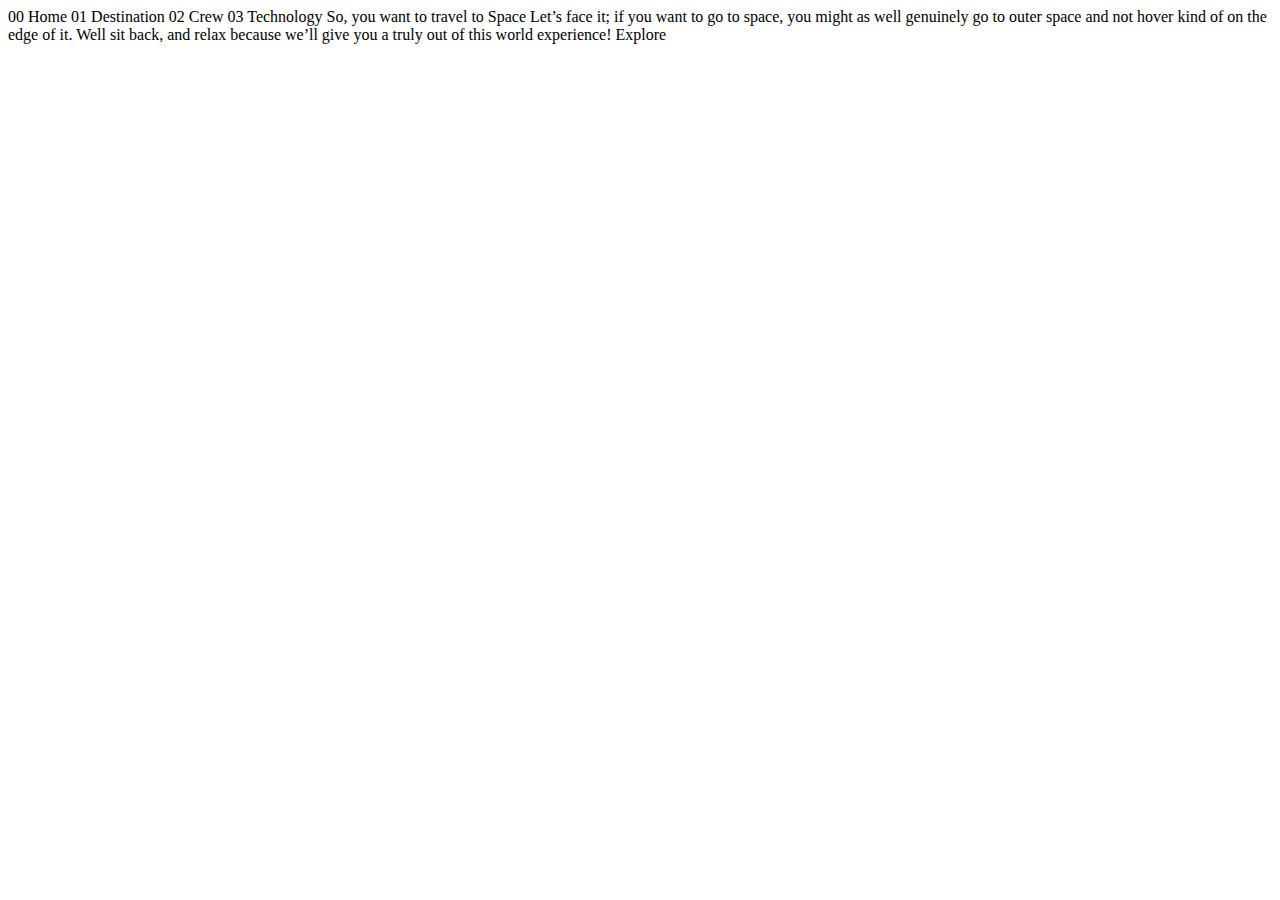
==== index.html @ 99ad92fe "Created basic html pages, added assets and css (design-test page for testing)" ====
<!DOCTYPE html>
<html lang="en">
<head>
  <meta charset="UTF-8">
  <meta name="viewport" content="width=device-width, initial-scale=1.0">

  <link rel="icon" type="image/png" sizes="32x32" href="./assets/favicon-32x32.png">
  
  <title>Space tourism website</title>
</head>
<body>

  00 Home
  01 Destination
  02 Crew
  03 Technology

  So, you want to travel to
  Space
  Let’s face it; if you want to go to space, you might as well genuinely go to 
  outer space and not hover kind of on the edge of it. Well sit back, and relax 
  because we’ll give you a truly out of this world experience!

  Explore

</body>
</html>
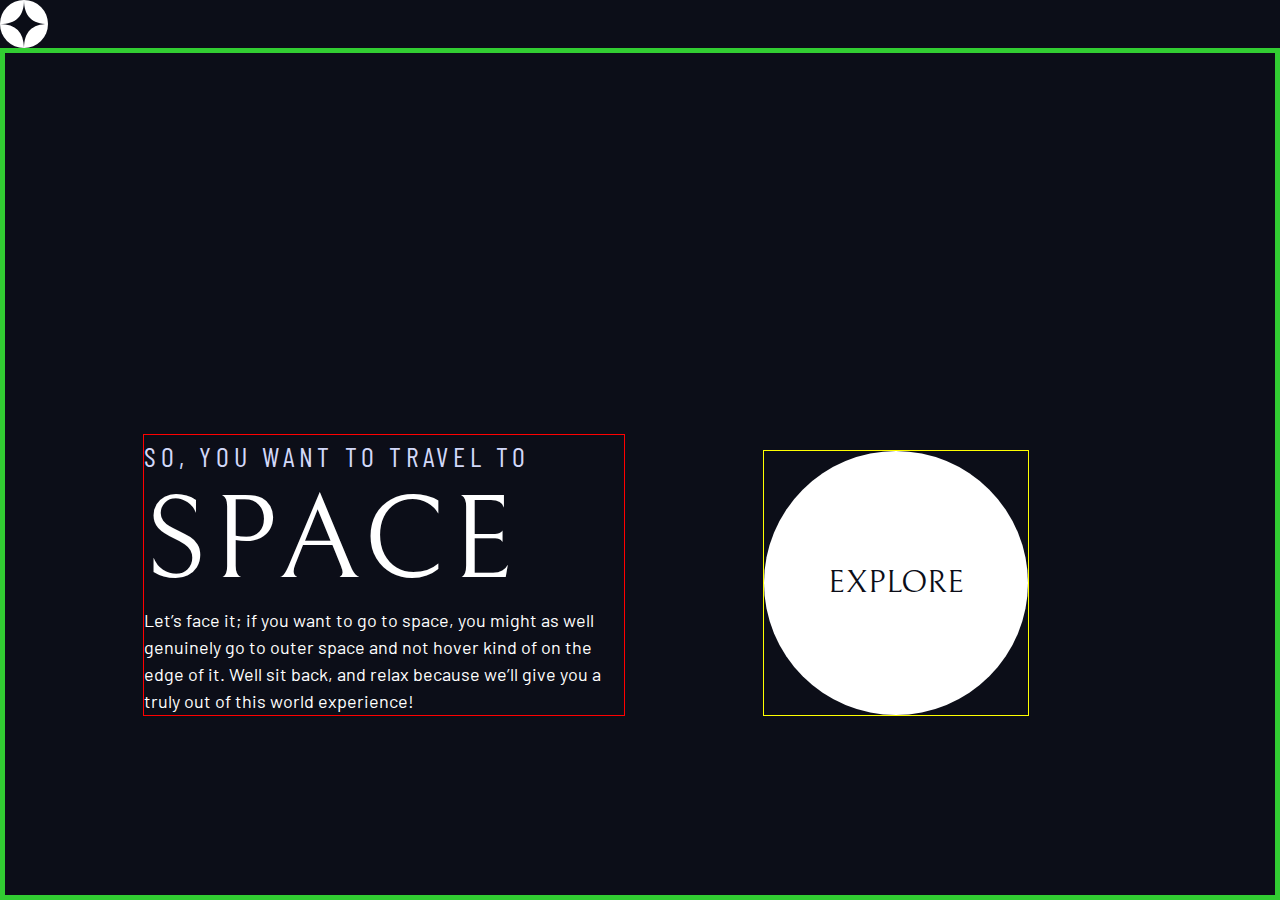
==== commit 4aae4e41: "added html to the main page, enriched css" ====
--- a/index.html
+++ b/index.html
@@ -5,23 +5,47 @@
   <meta name="viewport" content="width=device-width, initial-scale=1.0">
 
   <link rel="icon" type="image/png" sizes="32x32" href="./assets/favicon-32x32.png">
+
+          <!-- Google fonts -->
+          <link rel="preconnect" href="https://fonts.googleapis.com">
+          <link rel="preconnect" href="https://fonts.gstatic.com" crossorigin>
+          <link href="https://fonts.googleapis.com/css2?family=Barlow+Condensed:wght@400;700&family=Bellefair&family=Barlow:wght@400;700&display=swap"
+              rel="stylesheet">
+              
+           <link rel="stylesheet" href="/src/index.css">
+  
   
   <title>Space tourism website</title>
 </head>
-<body>
+<body class="home">
+  
+  <header class="primary-header flex">
+    <div>
+      <img src="./assets/shared/logo.svg" alt="space tourism logo" class="logo">
+    </div>
+    <!-- <nav>
+        <ul class="primary-navigation underline-indicators flex">
+            <li class="active"><a class="ff-sans-cond uppercase text-white letter-spacing-2" href="index.html"><span>00</span>Home</a>
+            <li><a class="ff-sans-cond uppercase text-white letter-spacing-2" href="destination.html"><span>01</span>Destination</a>
+            <li><a class="ff-sans-cond uppercase text-white letter-spacing-2" href="crew.html"><span>02</span>Crew</a>
+            <li><a class="ff-sans-cond uppercase text-white letter-spacing-2" href="technology.html"><span>03</span>Technology</a>
+        </ul>
+    </nav> -->
+  </header>
 
-  00 Home
-  01 Destination
-  02 Crew
-  03 Technology
-
-  So, you want to travel to
-  Space
-  Let’s face it; if you want to go to space, you might as well genuinely go to 
-  outer space and not hover kind of on the edge of it. Well sit back, and relax 
-  because we’ll give you a truly out of this world experience!
-
-  Explore
+  <div class="grid-container grid-container--home">
+    <div>
+      <h1 class="text-accent fs-500 ff-sans-cond uppercase letter-spacing-1">So, you want to travel to
+      <span class="d-block fs-900 ff-serif text-white">Space</span></h1>
+      
+      <p>Let’s face it; if you want to go to space, you might as well genuinely go to 
+      outer space and not hover kind of on the edge of it. Well sit back, and relax 
+      because we’ll give you a truly out of this world experience! </p>
+    </div>
+    <div>
+      <a href="#" class="large-button uppercase ff-serif text-dark bg-white">Explore</a>
+    </div>
+  </div>
 
 </body>
 </html>--- a/src/index.css
+++ b/src/index.css
@@ -0,0 +1,350 @@
+/* ------------------- */
+/* Custom properties   */
+/* ------------------- */
+
+:root {
+    /* colors */
+    --clr-dark: 230 35% 7%;
+    --clr-light: 231 77% 90%;
+    --clr-white: 0 0% 100%;
+    
+    /* font-sizes */
+    --fs-900: clamp(5rem, 8vw + 1rem, 9.375rem);
+    --fs-800: 3.5rem;
+    --fs-700: 1.5rem;
+    --fs-600: 1rem;
+    --fs-500: 1.75rem;
+    --fs-400: 0.9375rem;
+    --fs-300: 1rem;
+    --fs-200: 0.875rem;
+    
+    /* font-families */
+    --ff-serif: "Bellefair", serif;
+    --ff-sans-cond: "Barlow Condensed", sans-serif;
+    --ff-sans-normal: "Barlow", sans-serif;
+}
+
+@media (min-width: 35em) {
+    :root {
+        --fs-800: 5rem;
+        --fs-700: 2.5rem;
+        --fs-600: 1.5rem;
+        --fs-400: 1rem;
+    }
+}
+
+@media (min-width: 45em) {
+    :root {
+        /* font-sizes */
+        --fs-800: 6.25rem;
+        --fs-700: 3.5rem;
+        --fs-600: 2rem;
+        --fs-400: 1.125rem;
+    }
+}
+
+
+/* ------------------- */
+/* Reset               */
+/* ------------------- */
+
+/* https://piccalil.li/blog/a-modern-css-reset/ */
+
+/* Box sizing */
+*,
+*::before,
+*::after {
+    box-sizing: border-box;
+}
+
+/* Reset margins */
+body,
+h1,
+h2,
+h3,
+h4,
+h5,
+p,
+figure,
+picture {
+    margin: 0; 
+}
+
+h1,
+h2,
+h3,
+h4,
+h5,
+h6,
+p {
+    font-weight: 400;
+}
+
+/* set up the body */
+body {
+    font-family: var(--ff-sans-normal);
+    font-size: var(--fs-400);
+    color: hsl( var(--clr-white) );
+    background-color: hsl( var(--clr-dark) );
+    line-height: 1.5;
+    min-height: 100vh;
+    
+    display: grid;
+    grid-template-rows: min-content 1fr;
+}
+
+/* make images easier to work with */
+img,
+picutre {
+    max-width: 100%;
+    display: block;
+}
+
+/* make form elements easier to work with */
+input,
+button,
+textarea,
+select {
+    font: inherit;
+}
+
+/* remove animations for people who've turned them off */
+@media (prefers-reduced-motion: reduce) {  
+  *,
+  *::before,
+  *::after {
+    animation-duration: 0.01ms !important;
+    animation-iteration-count: 1 !important;
+    transition-duration: 0.01ms !important;
+    scroll-behavior: auto !important;
+  }
+}
+
+
+/* ------------------- */
+/* Utility classes     */
+/* ------------------- */
+
+/* general */
+
+.flex {
+    display: flex;
+    gap: var(--gap, 1rem);
+}
+
+.grid {
+    display: grid;
+    gap: var(--gap, 1rem);
+}
+
+.d-block {
+    display: block;
+}
+
+.flow > *:where(:not(:first-child)) {
+    margin-top: var(--flow-space, 1rem);
+}
+
+.container {
+    padding-inline: 2em;
+    margin-inline: auto;
+    max-width: 80rem;
+}
+
+.grid-container {
+    text-align: center;
+    border: 5px solid limegreen;
+    display: grid;
+    place-items: center;
+    padding-inline: 1rem;
+
+}
+
+.grid-container * {
+    max-width: 50ch;
+}
+
+@media (min-width: 45em) {
+    .grid-container {
+        text-align: left;
+        column-gap: var(--container-gap, 2rem);
+        grid-template-columns: minmax(1rem, 1fr) repeat(2, minmax(0, 30rem)) minmax(1rem, 1fr);
+    }
+    
+    .grid-container > *:first-child {
+        grid-column: 2;
+        outline: 1px solid red;
+    }
+
+    .grid-container > *:last-child {
+        grid-column: 3;
+        outline: 1px solid yellow;
+    }
+    
+    .grid-container--home {
+        padding-bottom: max(6rem, 20vh);
+        align-items: end;
+    }
+}
+
+.grid-container > *:first-child {
+        outline: 1px solid red;
+    }
+
+    .grid-container > *:last-child {
+        outline: 1px solid yellow;
+    }
+
+.sr-only {
+  position: absolute; 
+  width: 1px;
+  height: 1px;
+  padding: 0;
+  margin: -1px; 
+  overflow: hidden;
+  clip: rect(0, 0, 0, 0);
+  white-space: nowrap; /* added line */
+  border: 0;
+}
+
+/* colors */
+
+.bg-dark { background-color: hsl( var(--clr-dark) );}
+.bg-accent { background-color: hsl( var(--clr-light) );}
+.bg-white { background-color: hsl( var(--clr-white) );}
+
+.text-dark { color: hsl( var(--clr-dark) );}
+.text-accent { color: hsl( var(--clr-light) );}
+.text-white { color: hsl( var(--clr-white) );}
+
+/* typography */
+
+.ff-serif { font-family: var(--ff-serif); } 
+.ff-sans-cond { font-family: var(--ff-sans-cond); } 
+.ff-sans-normal { font-family: var(--ff-sans-normal); } 
+
+.letter-spacing-1 { letter-spacing: 4.75px; } 
+.letter-spacing-2 { letter-spacing: 2.7px; } 
+.letter-spacing-3 { letter-spacing: 2.35px; } 
+
+.uppercase { text-transform: uppercase; }
+
+.fs-900 { font-size: var(--fs-900); }
+.fs-800 { font-size: var(--fs-800); }
+.fs-700 { font-size: var(--fs-700); }
+.fs-600 { font-size: var(--fs-600); }
+.fs-500 { font-size: var(--fs-500); }
+.fs-400 { font-size: var(--fs-400); }
+.fs-300 { font-size: var(--fs-300); }
+.fs-200 { font-size: var(--fs-200); }
+
+.fs-900,
+.fs-800,
+.fs-700,
+.fs-600 {
+    line-height: 1.1;
+}
+
+.numbered-title {
+    font-family: var(--ff-sans-cond);
+    font-size: var(--fs-500);
+    text-transform: uppercase;
+    letter-spacing: 4.72px; 
+}
+
+.numbered-title span {
+    margin-right: .5em;
+    font-weight: 700;
+    color: hsl( var(--clr-white) / .25);
+}
+
+
+/* ------------------- */
+/* Compontents         */
+/* ------------------- */
+
+.large-button {
+    font-size: 2rem;
+    position: relative;
+    z-index: 1;
+    display: inline-grid;
+    place-items: center;
+    padding: 0 2em;
+    border-radius: 50%;
+    aspect-ratio: 1;
+    text-decoration: none;
+}
+
+.large-button::after {
+    content: '';
+    position: absolute;
+    z-index: -1;
+    width: 100%;
+    height: 100%;
+    background: hsl( var(--clr-white) / .1);
+    border-radius: 50%;
+    opacity: 0;
+    transition: opacity 500ms linear, transform 750ms ease-in-out;
+}
+ 
+.large-button:hover::after,
+.large-button:focus::after {
+    opacity: 1;
+    transform: scale(1.5);
+}
+
+.primary-navigation {
+    --gap: 8rem;
+    --underline-gap: 2rem;
+    list-style: none;
+    padding: 0;
+    margin: 0;
+}
+
+.primary-navigation a {
+    text-decoration: none;
+}
+
+.primary-navigation a > span {
+    font-weight: 700;
+    margin-right: .5em;
+}
+
+.underline-indicators > * {
+    cursor: pointer;
+    padding: var(--underline-gap, 1rem) 0;
+    border: 0;
+    border-bottom: .2rem solid hsl( var(--clr-white) / 0 );
+}
+
+.underline-indicators > *:hover,
+.underline-indicators > *:focus {
+    border-color: hsl( var(--clr-white) / .5);
+}
+
+.underline-indicators > .active,
+.underline-indicators > [aria-selected="true"] {
+    color: hsl( var(--clr-white) / 1);
+    border-color: hsl( var(--clr-white) / 1); 
+}
+
+.tab-list {
+    --gap: 2rem;
+}
+
+.dot-indicators > * {
+    cursor: pointer;
+    border: 0;
+    border-radius: 50%;
+    padding: .5em;
+    background-color: hsl( var(--clr-white) / .25);
+}
+ 
+.dot-indicators > *:hover,
+.dot-indicators > *:focus { 
+    background-color: hsl( var(--clr-white) / .5);
+}
+
+.dot-indicators > [aria-selected="true"] {
+    background-color: hsl( var(--clr-white) / 1); 
+}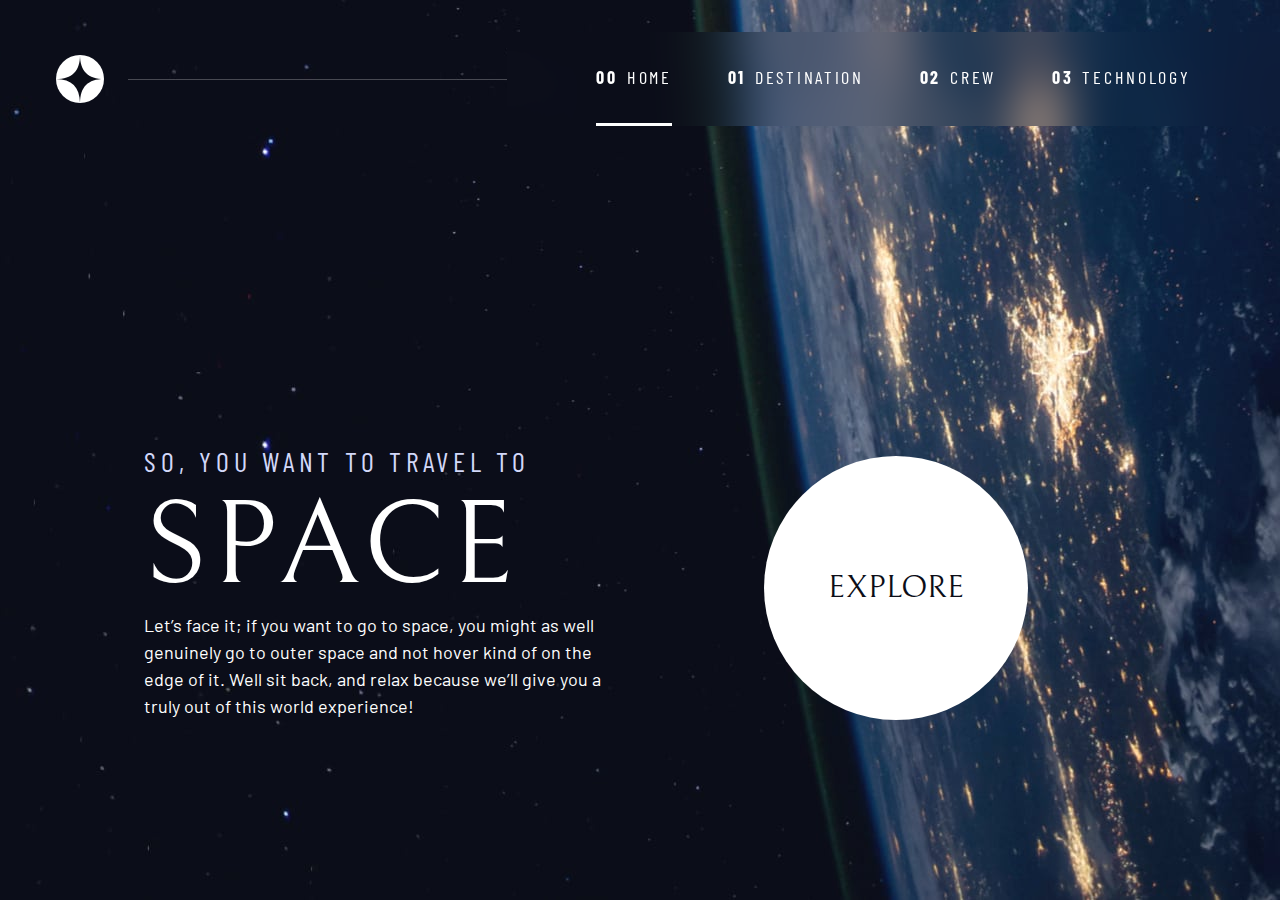
==== commit 6dd4c6ae: "added navbar + min functionality" ====
--- a/index.html
+++ b/index.html
@@ -16,24 +16,28 @@
   
   
   <title>Space tourism website</title>
+
+  <script src="./src/index.js" defer></script>
 </head>
 <body class="home">
-  
+  <a class="skip-to-content" href="#main">Skip to content</a>
   <header class="primary-header flex">
     <div>
       <img src="./assets/shared/logo.svg" alt="space tourism logo" class="logo">
     </div>
-    <!-- <nav>
-        <ul class="primary-navigation underline-indicators flex">
-            <li class="active"><a class="ff-sans-cond uppercase text-white letter-spacing-2" href="index.html"><span>00</span>Home</a>
-            <li><a class="ff-sans-cond uppercase text-white letter-spacing-2" href="destination.html"><span>01</span>Destination</a>
-            <li><a class="ff-sans-cond uppercase text-white letter-spacing-2" href="crew.html"><span>02</span>Crew</a>
-            <li><a class="ff-sans-cond uppercase text-white letter-spacing-2" href="technology.html"><span>03</span>Technology</a>
+    <button class="mobile-nav-toggle" aria-controls="primary-navigation">
+      <span class="sr-only" aria-expanded="false">Menu</span></button>
+      <nav>
+        <ul id="primary-navigation" data-visible="false" class="primary-navigation underline-indicators flex">
+            <li class="active"><a class="ff-sans-cond uppercase text-white letter-spacing-2" href="index.html"><span aria-hidden="true">00</span>Home</a>
+            <li><a class="ff-sans-cond uppercase text-white letter-spacing-2" href="destination.html"><span aria-hidden="true">01</span>Destination</a>
+            <li><a class="ff-sans-cond uppercase text-white letter-spacing-2" href="crew.html"><span aria-hidden="true">02</span>Crew</a>
+            <li><a class="ff-sans-cond uppercase text-white letter-spacing-2" href="technology.html"><span aria-hidden="true">03</span>Technology</a>
         </ul>
-    </nav> -->
+    </nav>
   </header>
 
-  <div class="grid-container grid-container--home">
+  <main id="main" class="grid-container grid-container--home">
     <div>
       <h1 class="text-accent fs-500 ff-sans-cond uppercase letter-spacing-1">So, you want to travel to
       <span class="d-block fs-900 ff-serif text-white">Space</span></h1>
@@ -45,7 +49,7 @@
     <div>
       <a href="#" class="large-button uppercase ff-serif text-dark bg-white">Explore</a>
     </div>
-  </div>
+  </main>
 
 </body>
 </html>--- a/src/index.css
+++ b/src/index.css
@@ -91,6 +91,8 @@
     
     display: grid;
     grid-template-rows: min-content 1fr;
+
+    overflow-x: hidden;
 }
 
 /* make images easier to work with */
@@ -153,7 +155,6 @@
 
 .grid-container {
     text-align: center;
-    border: 5px solid limegreen;
     display: grid;
     place-items: center;
     padding-inline: 1rem;
@@ -173,12 +174,10 @@
     
     .grid-container > *:first-child {
         grid-column: 2;
-        outline: 1px solid red;
     }
 
     .grid-container > *:last-child {
         grid-column: 3;
-        outline: 1px solid yellow;
     }
     
     .grid-container--home {
@@ -187,24 +186,32 @@
     }
 }
 
-.grid-container > *:first-child {
-        outline: 1px solid red;
-    }
-
-    .grid-container > *:last-child {
-        outline: 1px solid yellow;
-    }
 
 .sr-only {
-  position: absolute; 
-  width: 1px;
-  height: 1px;
-  padding: 0;
-  margin: -1px; 
-  overflow: hidden;
-  clip: rect(0, 0, 0, 0);
-  white-space: nowrap; /* added line */
-  border: 0;
+    position: absolute; 
+    width: 1px;
+    height: 1px;
+    padding: 0;
+    margin: -1px; 
+    overflow: hidden;
+    clip: rect(0, 0, 0, 0);
+    white-space: nowrap; /* added line */
+    border: 0;
+  }
+  
+  .skip-to-content {
+    position: absolute;
+    z-index: 9999;
+    background: hsl( var(--clr-white) );
+    color: hsl( var(--clr-dark) );
+    padding: .5em 1em;
+    margin-inline: auto;
+    transform: translateY(-100%);
+    transition: transform 250ms ease-in;
+}
+
+.skip-to-content:focus {
+    transform: translateY(0);
 }
 
 /* colors */
@@ -293,12 +300,32 @@
     transform: scale(1.5);
 }
 
+/* primary-header */
+
+.logo {
+    margin: 1.5rem clamp(1.5rem, 5vw, 3.5rem);
+}
+
+.primary-header {
+    justify-content: space-between;
+    align-items: center;
+}
+
 .primary-navigation {
-    --gap: 8rem;
+    --gap: clamp(1.5rem, 5vw, 3.5rem);
     --underline-gap: 2rem;
     list-style: none;
     padding: 0;
     margin: 0;
+    background: hsl( var(--clr-dark) / 0.95);
+    /* backdrop-filter: blur(1.5rem); */
+}
+
+@supports (backdrop-filter: blur(1rem)) {
+    .primary-navigation {
+        background: hsl( var(--clr-white) / 0..05);
+        backdrop-filter: blur(1.5rem);
+    }
 }
 
 .primary-navigation a {
@@ -308,6 +335,85 @@
 .primary-navigation a > span {
     font-weight: 700;
     margin-right: .5em;
+}
+
+.mobile-nav-toggle {
+    display: none;
+}
+
+@media (max-width: 35rem) {
+    .primary-navigation {
+        --underline-gap: .5rem;
+        position: fixed;
+        z-index: 1000;
+        inset: 0 0 0 30%;
+        list-style: none;
+        padding: min(20rem, 15vh) 2rem;
+        margin: 0;
+        flex-direction: column;
+        transform: translateX(100%);
+        transition: transform 500ms ease-in-out;
+    }
+
+    .primary-navigation[data-visible="true"] {
+        transform: translateX(0);
+    }
+    
+    .mobile-nav-toggle {
+        display: block;
+        position: absolute;
+        z-index: 2000;
+        right: 1rem;
+        top: 2rem;
+        background: transparent;
+        border: 0;
+        background-image: url(../assets/shared/icon-hamburger.svg);
+        width: 1.5rem;
+        aspect-ratio: 1;
+        background-repeat: no-repeat;
+        background-position: center;
+    }
+    .mobile-nav-toggle[aria-expanded="true"] {
+        background-image: url(../assets/shared//icon-close.svg);
+    }
+    .mobile-nav-toggle:focus-visible {
+        outline: 5px solid black;
+        outline-offset: 5px;
+    }
+}
+
+@media (min-width: 35em) {
+    .primary-navigation {
+        padding-inline: clamp(3rem, 7vw, 7rem);
+    }
+}
+
+@media (min-width: 35em) and (max-width: 44.999em) {
+    .primary-navigation a > span {
+        display: none;
+    }
+}
+
+@media (min-width: 45em) {
+    
+     .primary-header::after {
+         content: '';
+         display: block;
+         position: relative;
+         height: 1px;
+         width: 100%;
+         margin-right: -2.5rem;
+         background: hsl( var(--clr-white) / .25);
+         order: 1;
+     }
+     
+    nav {
+        order: 2;
+    }
+   
+    .primary-navigation {
+        margin-block: 2rem;
+    }
 }
 
 .underline-indicators > * {
@@ -347,4 +453,30 @@
 
 .dot-indicators > [aria-selected="true"] {
     background-color: hsl( var(--clr-white) / 1); 
+}
+
+
+/* ----------------------------- */
+/* Page specific background      */
+/* ----------------------------- */
+body {
+    background-size: cover;
+    background-position: bottom center;
+}
+/* home */
+.home {
+    background-image: url(../assets/home/background-home-mobile.jpg);
+}
+
+@media (min-width: 35rem) {
+    .home {
+        background-position: center center;
+        background-image: url(../assets/home/background-home-tablet.jpg);
+    }
+}
+
+@media (min-width: 45rem) {
+    .home {
+        background-image: url(../assets/home/background-home-desktop.jpg);
+    }
 }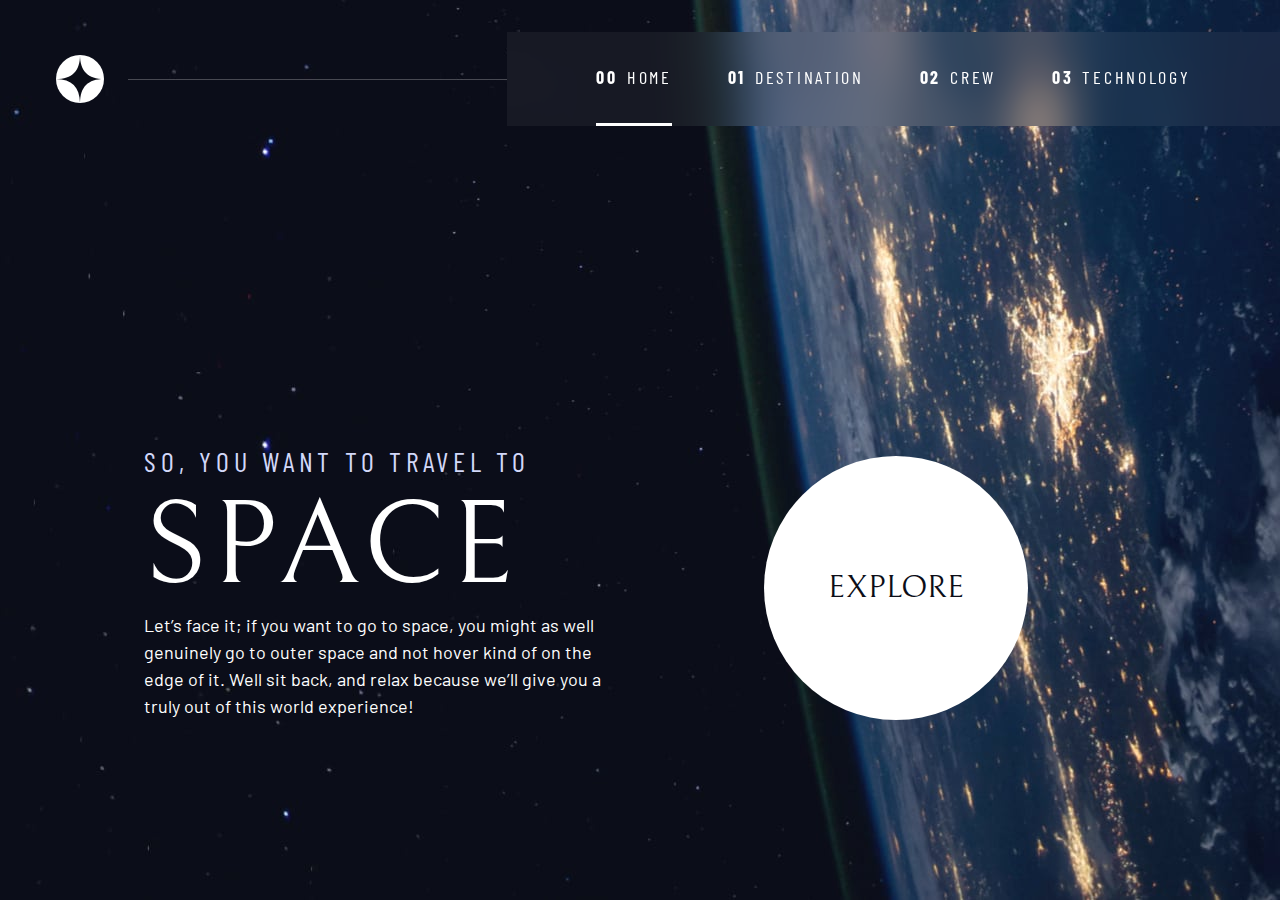
==== commit e4d49284: "added functionality, technologu page, deleted unneeded stuff" ====
--- a/index.html
+++ b/index.html
@@ -18,6 +18,7 @@
   <title>Space tourism website</title>
 
   <script src="./src/index.js" defer></script>
+  <script src="./src/tabs.js" defer></script>
 </head>
 <body class="home">
   <a class="skip-to-content" href="#main">Skip to content</a>
@@ -47,7 +48,7 @@
       because we’ll give you a truly out of this world experience! </p>
     </div>
     <div>
-      <a href="#" class="large-button uppercase ff-serif text-dark bg-white">Explore</a>
+      <a href="destination.html" class="large-button uppercase ff-serif text-dark bg-white">Explore</a>
     </div>
   </main>
 
--- a/src/index.css
+++ b/src/index.css
@@ -13,7 +13,7 @@
     --fs-800: 3.5rem;
     --fs-700: 1.5rem;
     --fs-600: 1rem;
-    --fs-500: 1.75rem;
+    --fs-500: 1rem;
     --fs-400: 0.9375rem;
     --fs-300: 1rem;
     --fs-200: 0.875rem;
@@ -29,6 +29,7 @@
         --fs-800: 5rem;
         --fs-700: 2.5rem;
         --fs-600: 1.5rem;
+        --fs-500: 1.25rem;
         --fs-400: 1rem;
     }
 }
@@ -39,6 +40,7 @@
         --fs-800: 6.25rem;
         --fs-700: 3.5rem;
         --fs-600: 2rem;
+        --fs-500: 1.75rem;
         --fs-400: 1.125rem;
     }
 }
@@ -91,7 +93,7 @@
     
     display: grid;
     grid-template-rows: min-content 1fr;
-
+    
     overflow-x: hidden;
 }
 
@@ -147,63 +149,33 @@
     margin-top: var(--flow-space, 1rem);
 }
 
+.flow--space-small {
+    --flow-space: .75rem;
+}
+
 .container {
     padding-inline: 2em;
     margin-inline: auto;
     max-width: 80rem;
 }
 
-.grid-container {
-    text-align: center;
-    display: grid;
-    place-items: center;
-    padding-inline: 1rem;
-
-}
-
-.grid-container * {
-    max-width: 50ch;
-}
-
-@media (min-width: 45em) {
-    .grid-container {
-        text-align: left;
-        column-gap: var(--container-gap, 2rem);
-        grid-template-columns: minmax(1rem, 1fr) repeat(2, minmax(0, 30rem)) minmax(1rem, 1fr);
-    }
-    
-    .grid-container > *:first-child {
-        grid-column: 2;
-    }
-
-    .grid-container > *:last-child {
-        grid-column: 3;
-    }
-    
-    .grid-container--home {
-        padding-bottom: max(6rem, 20vh);
-        align-items: end;
-    }
-}
-
-
 .sr-only {
-    position: absolute; 
-    width: 1px;
-    height: 1px;
-    padding: 0;
-    margin: -1px; 
-    overflow: hidden;
-    clip: rect(0, 0, 0, 0);
-    white-space: nowrap; /* added line */
-    border: 0;
-  }
-  
-  .skip-to-content {
+  position: absolute; 
+  width: 1px;
+  height: 1px;
+  padding: 0;
+  margin: -1px; 
+  overflow: hidden;
+  clip: rect(0, 0, 0, 0);
+  white-space: nowrap; /* added line */
+  border: 0;
+}
+
+.skip-to-content {
     position: absolute;
     z-index: 9999;
     background: hsl( var(--clr-white) );
-    color: hsl( var(--clr-dark) );
+    color: hsl( var(--clr-dark) ); 
     padding: .5em 1em;
     margin-inline: auto;
     transform: translateY(-100%);
@@ -317,15 +289,8 @@
     list-style: none;
     padding: 0;
     margin: 0;
-    background: hsl( var(--clr-dark) / 0.95);
-    /* backdrop-filter: blur(1.5rem); */
-}
-
-@supports (backdrop-filter: blur(1rem)) {
-    .primary-navigation {
-        background: hsl( var(--clr-white) / 0..05);
-        backdrop-filter: blur(1.5rem);
-    }
+    background: hsl( var(--clr-white) / 0.05);
+    backdrop-filter: blur(1.5rem);
 }
 
 .primary-navigation a {
@@ -339,6 +304,13 @@
 
 .mobile-nav-toggle {
     display: none;
+}
+
+@supports (backdrop-filter: blur(1.5rem)) {
+    .primary-navigation {
+        background: hsl( var(--clr-white) / 0.05);
+        backdrop-filter: blur(1.5rem); 
+    }
 }
 
 @media (max-width: 35rem) {
@@ -354,9 +326,13 @@
         transform: translateX(100%);
         transition: transform 500ms ease-in-out;
     }
-
+    
     .primary-navigation[data-visible="true"] {
         transform: translateX(0);
+    }
+    
+    .primary-navigation.underline-indicators > .active {
+       border: 0;
     }
     
     .mobile-nav-toggle {
@@ -366,20 +342,23 @@
         right: 1rem;
         top: 2rem;
         background: transparent;
-        border: 0;
         background-image: url(../assets/shared/icon-hamburger.svg);
+        background-repeat: no-repeat;
+        background-position: center;
         width: 1.5rem;
         aspect-ratio: 1;
-        background-repeat: no-repeat;
-        background-position: center;
-    }
+        border: 0;
+    }
+    
     .mobile-nav-toggle[aria-expanded="true"] {
-        background-image: url(../assets/shared//icon-close.svg);
-    }
+        background-image: url(../assets/shared/icon-close.svg);
+    }
+    
     .mobile-nav-toggle:focus-visible {
-        outline: 5px solid black;
+        outline: 5px solid white;
         outline-offset: 5px;
     }
+    
 }
 
 @media (min-width: 35em) {
@@ -410,17 +389,21 @@
     nav {
         order: 2;
     }
-   
+    
     .primary-navigation {
         margin-block: 2rem;
     }
-}
+    
+   
+}
+
 
 .underline-indicators > * {
     cursor: pointer;
-    padding: var(--underline-gap, 1rem) 0;
+    padding: var(--underline-gap, .5rem) 0;
     border: 0;
     border-bottom: .2rem solid hsl( var(--clr-white) / 0 );
+    background-color: transparent;
 }
 
 .underline-indicators > *:hover,
@@ -455,6 +438,24 @@
     background-color: hsl( var(--clr-white) / 1); 
 }
 
+.number-indicators > * {
+    cursor: pointer;
+    border: 2px solid hsl( var(--clr-white) / .25);
+    border-radius: 50%;
+    background-color: hsl( var(--clr-dark) );
+    color: hsl( var(--clr-white) );
+    aspect-ratio: 1;
+}
+
+.number-indicators > *:hover,
+.number-indicators > *:focus {
+    border-color: hsl( var(--clr-white) / .5);
+}
+
+.number-indicators > [aria-selected="true"] {
+    background-color: hsl( var(--clr-white) / 1); 
+    color: hsl( var(--clr-dark) )
+}
 
 /* ----------------------------- */
 /* Page specific background      */
@@ -479,4 +480,276 @@
     .home {
         background-image: url(../assets/home/background-home-desktop.jpg);
     }
+} 
+
+/* destination */
+.destination {
+    background-image: url(../assets/destination/background-destination-mobile.jpg);
+}
+
+@media (min-width: 35rem) {
+    .destination {
+        background-position: center center;
+        background-image: url(../assets/destination/background-destination-tablet.jpg);
+    }
+}
+
+@media (min-width: 45rem) {
+    .destination {
+        background-image: url(../assets/destination/background-destination-desktop.jpg);
+    }
+} 
+
+/* crew */
+.crew {
+    background-image: url(../assets/crew/background-crew-mobile.jpg);
+}
+
+@media (min-width: 35rem) {
+    .crew {
+        background-position: center center;
+        background-image: url(../assets/crew/background-crew-tablet.jpg);
+    }
+}
+
+@media (min-width: 45rem) {
+    .crew {
+        background-image: url(../assets/crew/background-crew-desktop.jpg);
+    }
+} 
+/* technology */
+.technology {
+    background-image: url(../assets/technology/background-technology-mobile.jpg);
+}
+
+@media (min-width: 35rem) {
+    .technology {
+        background-position: center center;
+        background-image: url(../assets/technology/background-technology-tablet.jpg);
+    }
+}
+
+@media (min-width: 45rem) {
+    .technology {
+        background-image: url(../assets/technology/background-technology-desktop.jpg);
+    }
+} 
+
+/* ----------------------------- */
+/* Layout                        */
+/* ----------------------------- */
+
+
+.grid-container {
+    text-align: center;
+    display: grid;
+    place-items: center;
+    padding-inline: 1rem;
+    padding-bottom: 4rem;
+}
+
+.grid-container p:not([class]) {
+    max-width: 50ch;
+}
+
+.numbered-title {
+    grid-area: title;
+}
+
+/* destination layout */
+
+.grid-container--destination {
+    --flow-space: 2rem;
+    grid-template-areas: 
+        'title'
+        'image'
+        'tabs'
+        'content';
+}
+
+.grid-container--destination > picture {
+    grid-area: image;
+    max-width: 60%;
+    align-self: start;
+}
+
+.grid-container--destination > .tab-list {
+    grid-area: tabs;
+}
+
+.grid-container--destination > .destination-info {
+    grid-area: content;
+}
+
+.destination-meta {
+    flex-direction: column;
+    border-top: 1px solid hsl( var(--clr-white) / .1);
+    padding-top: 2.5rem;
+    margin-top: 2.5rem;
+}
+
+.destination-meta p {
+    font-size: 1.75rem;
+}
+
+/* crew layout */
+
+.grid-container--crew {
+    --flow-space: 2rem;
+    grid-template-areas: 
+        'title'
+        'image'
+        'tabs'
+        'content';
+}
+
+.grid-container--crew > picture {
+    grid-area: image;
+    max-width: 60%;
+    border-bottom: 1px solid hsl( var(--clr-white) / .1);
+}
+
+.grid-container--crew > .dot-indicators {
+    grid-area: tabs;
+}
+
+.grid-container--crew > .crew-details {
+    grid-area: content;
+}
+
+.crew-details h2 {
+    color: hsl( var(--clr-white) / .5);
+}
+
+/*technology layout */
+
+.grid-container--technology {
+    --flow-space: 2rem;
+    padding-inline: 0;
+    grid-template-areas: 
+        'title'
+        'image'
+        'tabs'
+        'content';
+}
+
+.grid-container--technology h1 {
+    padding-inline-start: 2rem;
+}
+
+.grid-container--technology > .technology-details {
+    grid-area: content;
+}
+.technology-details {
+    padding-inline: 2rem;
+}
+.grid-container--technology > .number-indicators {
+    grid-area: tabs;
+    display: flex;
+    gap: 1rem;
+    aspect-ratio: 2;
+    justify-content: center;
+}
+
+@media (min-width: 35em) {
+    .numbered-title {
+        justify-self: start;
+        margin-top: 2rem;
+    }
+    
+    .destination-meta {
+        flex-direction: row;
+        justify-content: space-evenly;
+    }
+    
+    .grid-container--crew {
+        padding-bottom: 0;
+        grid-template-areas: 
+            'title'
+            'content'
+            'tabs'
+            'image';
+    }
+    
+    
+}
+
+@media (min-width: 45em) {
+    .grid-container {
+        text-align: left;
+        column-gap: var(--container-gap, 2rem);
+        grid-template-columns: minmax(1rem, 1fr) repeat(2, minmax(0, 30rem)) minmax(1rem, 1fr);
+    }
+    
+    .grid-container--home {
+        padding-bottom: max(6rem, 20vh);
+        align-items: end;
+    }
+    
+    .grid-container--home > *:first-child {
+        grid-column: 2;
+    }
+
+    .grid-container--home > *:last-child {
+        grid-column: 3;
+    }
+    
+    .grid-container--destination {
+        justify-items: start;
+        align-content: start;
+        grid-template-areas: 
+            '. title title .'
+            '. image tabs .'
+            '. image content .';
+    }
+    
+    .grid-container--destination > picture {
+        max-width: 90%;
+    }
+     
+    .destination-meta {
+        --gap: min(6vw, 6rem);
+        justify-content: start;
+    }
+    
+    .grid-container--crew {
+        grid-template-columns: minmax(1rem, 1fr) minmax(0, 37rem) minmax(0, 23rem) minmax(1rem, 1fr);
+        justify-items: start;
+        grid-template-areas: 
+            '. title title .'
+            '. content image .'
+            '. tabs image .';
+    }
+    
+    .grid-container--crew > picture {
+        grid-column: span 2;
+        align-self: end;
+        max-width: 90%;
+    }
+    .grid-container--technology {
+        grid-template-areas: 
+            '. title title .'
+            '. content image .'
+            '. tabs image .';
+            grid-template-columns: minmax(9rem, 1fr)  minmax(0, 40rem) minmax(0, 30rem);
+            justify-items: start;   
+            --gap: 3rem;
+    }
+
+    .grid-container--technology picture {
+        grid-column: span 2;
+    }
+    .grid-container--technology > .number-indicators {
+        grid-area: tabs;
+        display: grid;
+        gap: 1.5rem;
+        aspect-ratio: .6;
+        position: absolute;
+        justify-content: start;
+        padding-inline-start: 8rem;
+    }
+    
+    .grid-container--technology > picture{
+        align-self: end;
+    }
 }